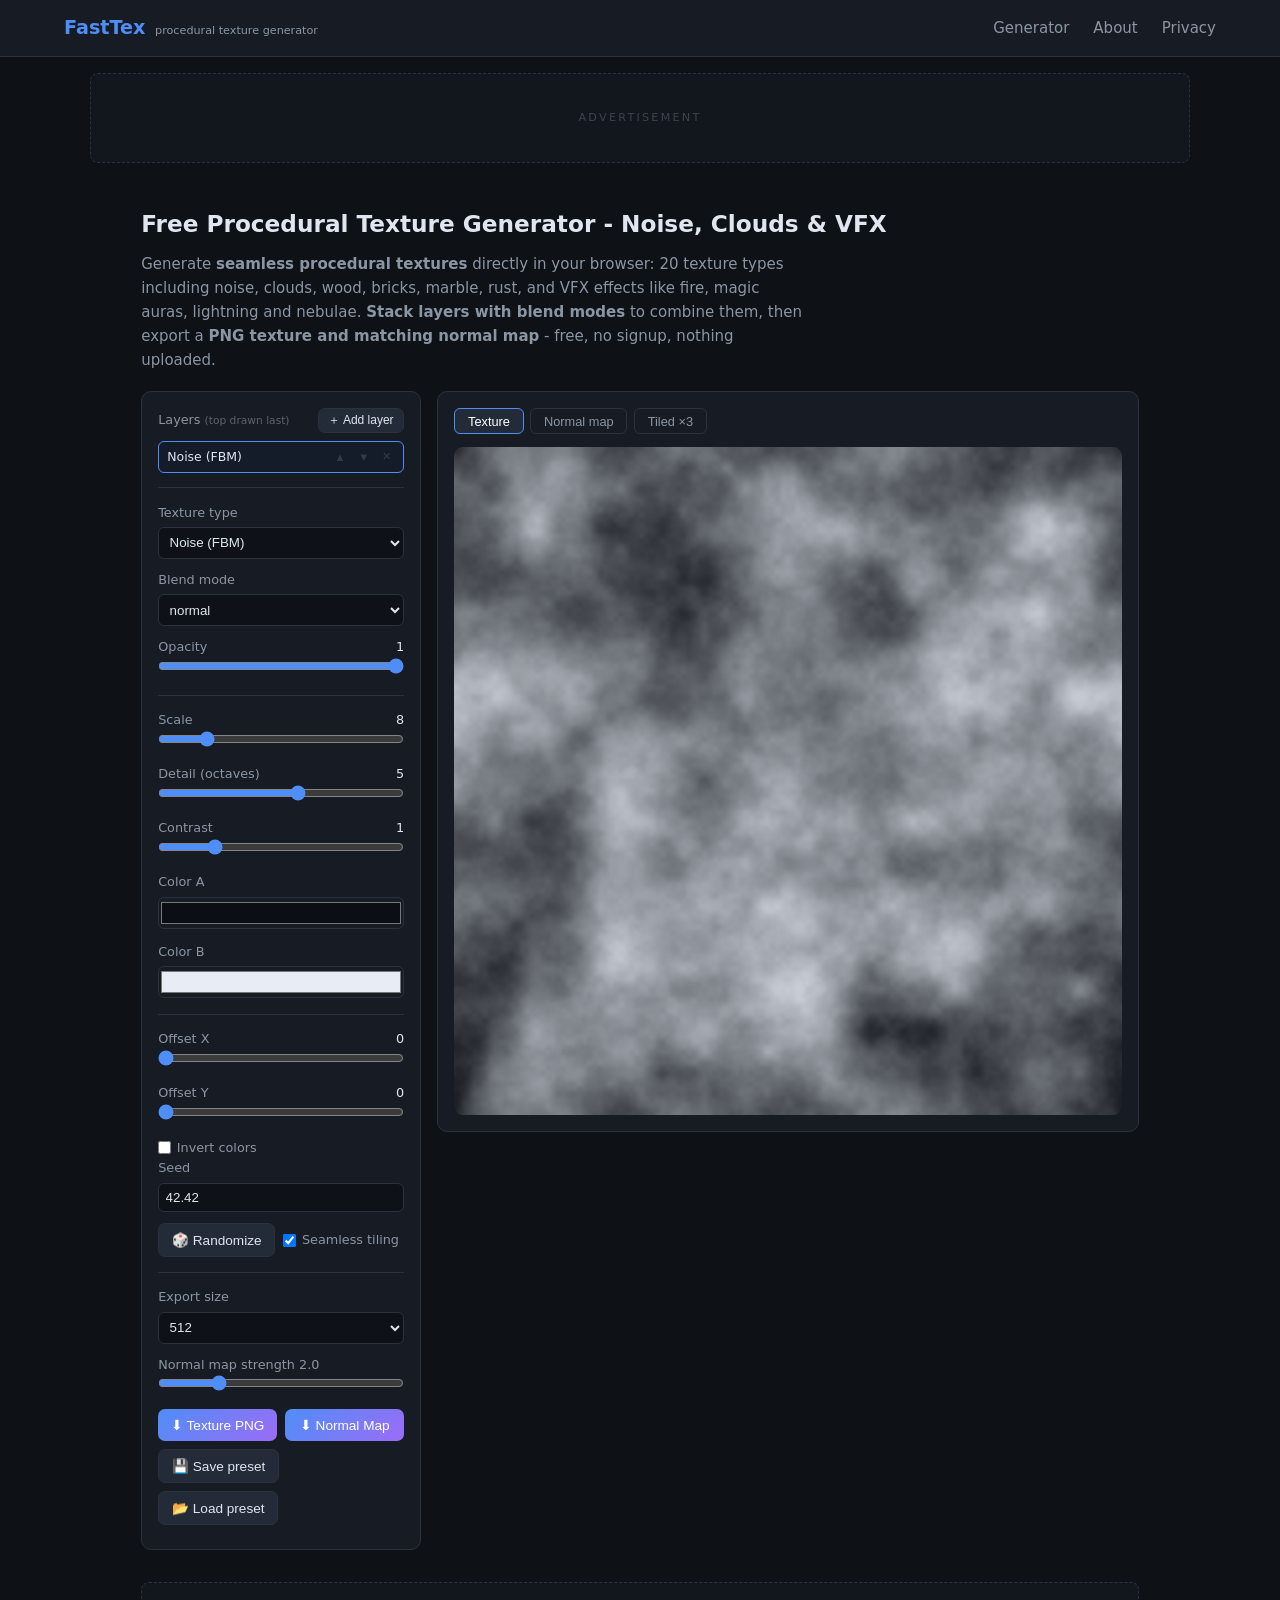
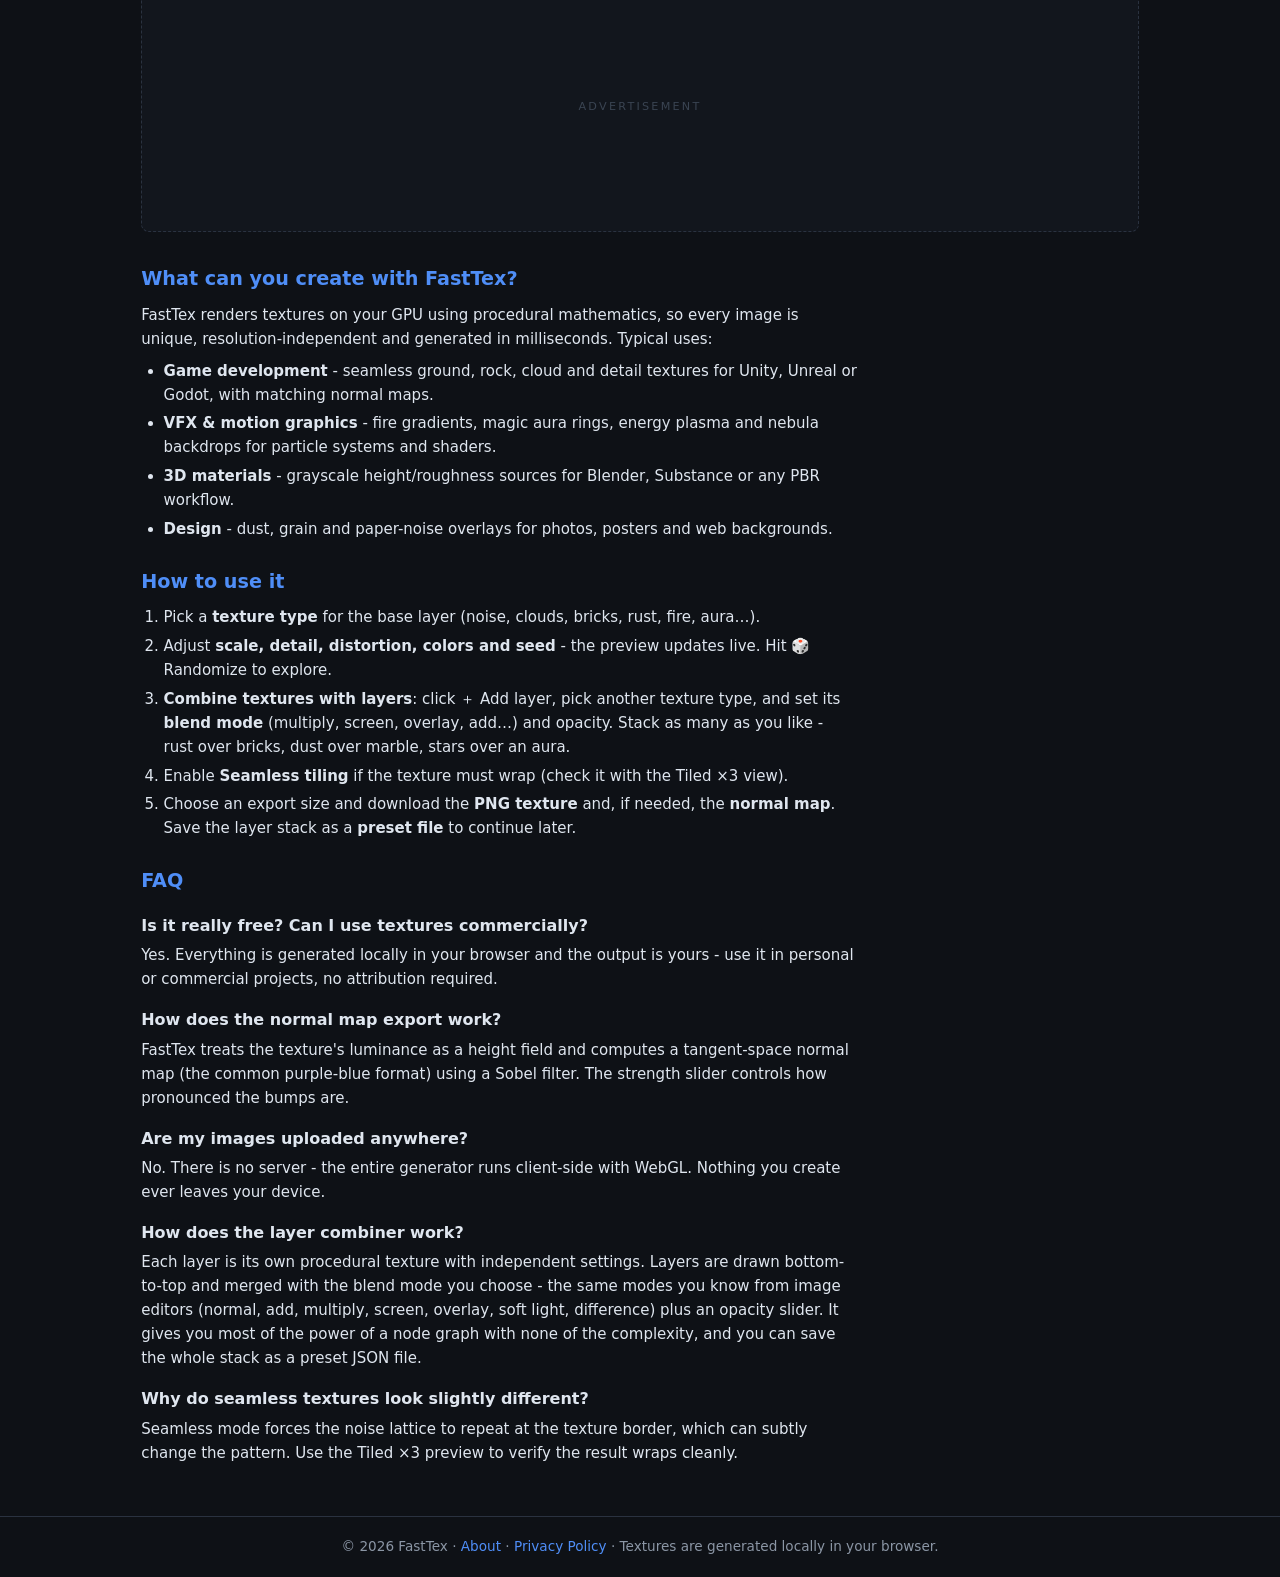
==== index.html @ 766b54ce "Initial commit: FastTex procedural texture generator Client-side WebGL texture generator with 20 tex" ====
<!DOCTYPE html>
<html lang="en">
<head>
<meta charset="UTF-8">
<meta name="viewport" content="width=device-width, initial-scale=1.0">
<title>FastTex - Free Procedural Texture Generator (Noise, Clouds, VFX, Normal Maps)</title>
<meta name="description" content="Free online procedural texture generator with 20 texture types and layer blending. Create seamless noise, clouds, bricks, rust, fire, magic aura and VFX textures, export PNG and normal maps. No signup, runs in your browser.">
<meta name="keywords" content="procedural texture generator, seamless noise texture, normal map generator, VFX textures, cloud texture, perlin noise online, free texture maker">
<link rel="canonical" href="https://dridiyassin.github.io/FastTex/">
<meta property="og:title" content="FastTex - Free Procedural Texture Generator">
<meta property="og:description" content="Generate seamless noise, cloud, dust and VFX textures with normal maps, free in your browser.">
<meta property="og:type" content="website">
<meta property="og:url" content="https://dridiyassin.github.io/FastTex/">
<meta name="robots" content="index, follow">
<link rel="icon" href="data:image/svg+xml,<svg xmlns='http://www.w3.org/2000/svg' viewBox='0 0 100 100'><text y='.9em' font-size='90'></text></svg>">
<link rel="stylesheet" href="style.css">
<script type="application/ld+json">
{
  "@context": "https://schema.org",
  "@type": "WebApplication",
  "name": "FastTex Procedural Texture Generator",
  "url": "https://dridiyassin.github.io/FastTex/",
  "applicationCategory": "DesignApplication",
  "operatingSystem": "Any",
  "offers": {"@type": "Offer", "price": "0", "priceCurrency": "USD"},
  "description": "Free browser-based procedural texture generator: seamless noise, clouds, dust, fire, magic aura VFX textures with PNG and normal map export."
}
</script>
<script type="application/ld+json">
{
  "@context": "https://schema.org",
  "@type": "FAQPage",
  "mainEntity": [
    {"@type": "Question", "name": "Is this texture generator free?", "acceptedAnswer": {"@type": "Answer", "text": "Yes. FastTex is 100% free, requires no signup, and all textures are generated locally in your browser. You can use exported textures in personal and commercial projects."}},
    {"@type": "Question", "name": "Can I make seamless tileable textures?", "acceptedAnswer": {"@type": "Answer", "text": "Yes. Enable the Seamless Tiling option and the generated texture will wrap perfectly on all edges, ideal for game engines and 3D materials."}},
    {"@type": "Question", "name": "Can I export a normal map?", "acceptedAnswer": {"@type": "Answer", "text": "Yes. FastTex derives a tangent-space normal map from the generated texture with an adjustable strength slider, and exports it as PNG."}},
    {"@type": "Question", "name": "Can I combine multiple textures?", "acceptedAnswer": {"@type": "Answer", "text": "Yes. FastTex has a layer system: stack any of the 20 texture types with blend modes (multiply, screen, overlay, add and more) and per-layer opacity, then export the combined result."}},
    {"@type": "Question", "name": "What resolution can I export?", "acceptedAnswer": {"@type": "Answer", "text": "You can export PNG textures at 256, 512, 1024 or 2048 pixels, square."}}
  ]
}
</script>
</head>
<body>
<header class="site-header">
  <a class="logo" href="./"><b>FastTex</b><span class="tag">procedural texture generator</span></a>
  <nav>
    <a href="./">Generator</a>
    <a href="about.html">About</a>
    <a href="privacy.html">Privacy</a>
  </nav>
</header>

<!-- ═══════════ AD SLOT 1 : top leaderboard - PASTE ADSENSE CODE INSIDE ═══════════ -->
<div class="ad-slot ad-top" id="ad-top">
  <!-- AdSense code goes here -->
  <span class="ad-hint">Advertisement</span>
</div>
<!-- ═══════════════════════════════════════════════════════════════════════════════ -->

<main>
  <h1>Free Procedural Texture Generator - Noise, Clouds &amp; VFX</h1>
  <p class="intro">Generate <strong>seamless procedural textures</strong> directly in your browser: 20 texture types including noise, clouds, wood, bricks, marble, rust, and VFX effects like fire, magic auras, lightning and nebulae. <strong>Stack layers with blend modes</strong> to combine them, then export a <strong>PNG texture and matching normal map</strong> - free, no signup, nothing uploaded.</p>

  <div class="app">
    <aside class="panel" id="controls">
      <div class="layers-head"><span>Layers <small>(top drawn last)</small></span><button id="btn-add" class="btn lbtn-add" title="Add a layer on top">＋ Add layer</button></div>
      <div id="layers"></div>
      <hr>
      <label class="field">Texture type
        <select id="gen-select"></select>
      </label>
      <div id="params"></div>
      <div class="row">
        <button id="btn-random" class="btn">🎲 Randomize</button>
        <label class="check"><input type="checkbox" id="tile-chk" checked> Seamless tiling</label>
      </div>
      <hr>
      <label class="field">Export size
        <select id="res-select">
          <option>256</option><option selected>512</option><option>1024</option><option>2048</option>
        </select>
      </label>
      <label class="field">Normal map strength <span id="nrm-val">2.0</span>
        <input type="range" id="nrm-strength" min="0.2" max="8" step="0.1" value="2">
      </label>
      <div class="row">
        <button id="btn-png" class="btn primary">⬇ Texture PNG</button>
        <button id="btn-normal" class="btn primary">⬇ Normal Map</button>
      </div>
      <div class="row">
        <button id="btn-save" class="btn">💾 Save preset</button>
        <button id="btn-load" class="btn">📂 Load preset</button>
        <input type="file" id="preset-file" accept=".json" hidden>
      </div>
    </aside>

    <section class="viewport">
      <div class="preview-tabs">
        <button class="tab active" data-view="tex">Texture</button>
        <button class="tab" data-view="nrm">Normal map</button>
        <button class="tab" data-view="tiled">Tiled ×3</button>
      </div>
      <div class="canvas-wrap" id="canvas-wrap">
        <canvas id="out"></canvas>
        <canvas id="gl" hidden></canvas>
        <canvas id="nrm-canvas" hidden></canvas>
      </div>
    </section>
  </div>

  <!-- ═══════════ AD SLOT 2 : in-content - PASTE ADSENSE CODE INSIDE ═══════════ -->
  <div class="ad-slot ad-mid" id="ad-mid">
    <!-- AdSense code goes here -->
    <span class="ad-hint">Advertisement</span>
  </div>
  <!-- ══════════════════════════════════════════════════════════════════════════ -->

  <article class="content">
    <h2>What can you create with FastTex?</h2>
    <p>FastTex renders textures on your GPU using procedural mathematics, so every image is unique, resolution-independent and generated in milliseconds. Typical uses:</p>
    <ul>
      <li><strong>Game development</strong> - seamless ground, rock, cloud and detail textures for Unity, Unreal or Godot, with matching normal maps.</li>
      <li><strong>VFX &amp; motion graphics</strong> - fire gradients, magic aura rings, energy plasma and nebula backdrops for particle systems and shaders.</li>
      <li><strong>3D materials</strong> - grayscale height/roughness sources for Blender, Substance or any PBR workflow.</li>
      <li><strong>Design</strong> - dust, grain and paper-noise overlays for photos, posters and web backgrounds.</li>
    </ul>

    <h2>How to use it</h2>
    <ol>
      <li>Pick a <strong>texture type</strong> for the base layer (noise, clouds, bricks, rust, fire, aura…).</li>
      <li>Adjust <strong>scale, detail, distortion, colors and seed</strong> - the preview updates live. Hit 🎲 Randomize to explore.</li>
      <li><strong>Combine textures with layers</strong>: click ＋ Add layer, pick another texture type, and set its <strong>blend mode</strong> (multiply, screen, overlay, add…) and opacity. Stack as many as you like - rust over bricks, dust over marble, stars over an aura.</li>
      <li>Enable <strong>Seamless tiling</strong> if the texture must wrap (check it with the Tiled ×3 view).</li>
      <li>Choose an export size and download the <strong>PNG texture</strong> and, if needed, the <strong>normal map</strong>. Save the layer stack as a <strong>preset file</strong> to continue later.</li>
    </ol>

    <h2>FAQ</h2>
    <h3>Is it really free? Can I use textures commercially?</h3>
    <p>Yes. Everything is generated locally in your browser and the output is yours - use it in personal or commercial projects, no attribution required.</p>
    <h3>How does the normal map export work?</h3>
    <p>FastTex treats the texture's luminance as a height field and computes a tangent-space normal map (the common purple-blue format) using a Sobel filter. The strength slider controls how pronounced the bumps are.</p>
    <h3>Are my images uploaded anywhere?</h3>
    <p>No. There is no server - the entire generator runs client-side with WebGL. Nothing you create ever leaves your device.</p>
    <h3>How does the layer combiner work?</h3>
    <p>Each layer is its own procedural texture with independent settings. Layers are drawn bottom-to-top and merged with the blend mode you choose - the same modes you know from image editors (normal, add, multiply, screen, overlay, soft light, difference) plus an opacity slider. It gives you most of the power of a node graph with none of the complexity, and you can save the whole stack as a preset JSON file.</p>
    <h3>Why do seamless textures look slightly different?</h3>
    <p>Seamless mode forces the noise lattice to repeat at the texture border, which can subtly change the pattern. Use the Tiled ×3 preview to verify the result wraps cleanly.</p>
  </article>
</main>

<footer class="site-footer">
  <p>© 2026 FastTex · <a href="about.html">About</a> · <a href="privacy.html">Privacy Policy</a> · Textures are generated locally in your browser.</p>
</footer>
<script src="app.js"></script>
</body>
</html>
---- style.css ----
*{box-sizing:border-box;margin:0;padding:0}
:root{--bg:#0e1116;--panel:#171c24;--edge:#2a3240;--txt:#dfe6ef;--dim:#8b96a5;--acc:#4f8ef7;--acc2:#9b6cf7}
body{background:var(--bg);color:var(--txt);font:15px/1.6 system-ui,Segoe UI,Roboto,sans-serif}
a{color:var(--acc);text-decoration:none}
a:hover{text-decoration:underline}

.site-header{display:flex;justify-content:space-between;align-items:center;flex-wrap:wrap;gap:.5rem;padding:.8rem 5%;border-bottom:1px solid var(--edge);background:var(--panel)}
.logo{font-size:1.2rem;color:var(--txt)}
.logo b{color:var(--acc)}
.logo .tag{font-size:.7rem;color:var(--dim);margin-left:.6rem}
.site-header nav a{margin-left:1.2rem;color:var(--dim)}
.site-header nav a:hover{color:var(--txt)}

main{max-width:1100px;margin:0 auto;padding:1.2rem 4%}
h1{font-size:1.45rem;margin:.4rem 0 .6rem}
h2{font-size:1.2rem;margin:1.6rem 0 .5rem;color:var(--acc)}
h3{font-size:1rem;margin:1rem 0 .3rem}
.intro{color:var(--dim);max-width:70ch;margin-bottom:1.2rem}
.content{max-width:75ch}
.content ul,.content ol{padding-left:1.4rem;margin:.5rem 0}
.content li{margin:.3rem 0}

/* Ad slots - replace inner comment with AdSense snippet */
.ad-slot{display:flex;align-items:center;justify-content:center;margin:1rem auto;background:#12161d;border:1px dashed var(--edge);border-radius:8px;color:#3a4452;min-height:90px;max-width:1100px}
.ad-top{width:92%}
.ad-mid{min-height:250px;margin:2rem auto}
.ad-hint{font-size:.7rem;letter-spacing:.2em;text-transform:uppercase}

.app{display:grid;grid-template-columns:280px 1fr;gap:1rem;margin:1rem 0}
@media(max-width:760px){.app{grid-template-columns:1fr}}

.panel{background:var(--panel);border:1px solid var(--edge);border-radius:10px;padding:1rem;align-self:start}
.panel hr{border:0;border-top:1px solid var(--edge);margin:.9rem 0}
.field{display:block;font-size:.8rem;color:var(--dim);margin-bottom:.7rem}
.field select,.field input[type=number]{width:100%;margin-top:.25rem;background:#0e1218;color:var(--txt);border:1px solid var(--edge);border-radius:6px;padding:.4rem}
.field input[type=range]{width:100%;accent-color:var(--acc)}
.field input[type=color]{width:100%;height:2rem;margin-top:.25rem;border:1px solid var(--edge);border-radius:6px;background:none;padding:0}
.field .val{float:right;color:var(--txt)}
.row{display:flex;gap:.5rem;align-items:center;flex-wrap:wrap;margin:.5rem 0}
.check{font-size:.8rem;color:var(--dim);display:flex;gap:.35rem;align-items:center}
.btn{background:#232b38;color:var(--txt);border:1px solid var(--edge);border-radius:7px;padding:.5rem .8rem;cursor:pointer;font-size:.85rem}
.btn:hover{border-color:var(--acc)}
.btn.primary{background:linear-gradient(135deg,var(--acc),var(--acc2));border:0;color:#fff;flex:1}
.btn.primary:hover{filter:brightness(1.15)}

.viewport{background:var(--panel);border:1px solid var(--edge);border-radius:10px;padding:1rem;display:flex;flex-direction:column;gap:.8rem;align-self:start;position:sticky;top:1rem}
.preview-tabs{display:flex;gap:.4rem}
.tab{background:none;border:1px solid var(--edge);color:var(--dim);border-radius:6px;padding:.3rem .8rem;cursor:pointer;font-size:.8rem}
.tab.active{color:#fff;background:#232b38;border-color:var(--acc)}
.canvas-wrap{position:relative;width:100%;aspect-ratio:1;background:#000;border-radius:8px;overflow:hidden;display:flex;align-items:center;justify-content:center}
.canvas-wrap canvas{width:100%;height:100%;image-rendering:auto}
.canvas-wrap.tiled canvas{width:33.34%;height:33.34%;position:absolute}

.site-footer{border-top:1px solid var(--edge);margin-top:2rem;padding:1.2rem 5%;color:var(--dim);font-size:.85rem;text-align:center}
.page{max-width:75ch;margin:0 auto;padding:1.5rem 4%}
.page p{margin:.6rem 0}

/* layer combiner */
.layers-head{display:flex;justify-content:space-between;align-items:center;font-size:.8rem;color:var(--dim);margin-bottom:.5rem}
.layers-head small{color:#5a6472}
.lbtn-add{padding:.2rem .6rem;font-size:.75rem}
#layers{display:flex;flex-direction:column;gap:.3rem;max-height:180px;overflow-y:auto}
.lrow{display:flex;align-items:center;gap:.3rem;background:#0e1218;border:1px solid var(--edge);border-radius:6px;padding:.3rem .5rem;cursor:pointer;font-size:.78rem}
.lrow.sel{border-color:var(--acc);background:#141c2a}
.lrow .lname{flex:1;overflow:hidden;text-overflow:ellipsis;white-space:nowrap}
.lbtn{background:none;border:0;color:var(--dim);cursor:pointer;font-size:.7rem;padding:.1rem .25rem}
.lbtn:hover:not(:disabled){color:var(--txt)}
.lbtn:disabled{opacity:.25;cursor:default}
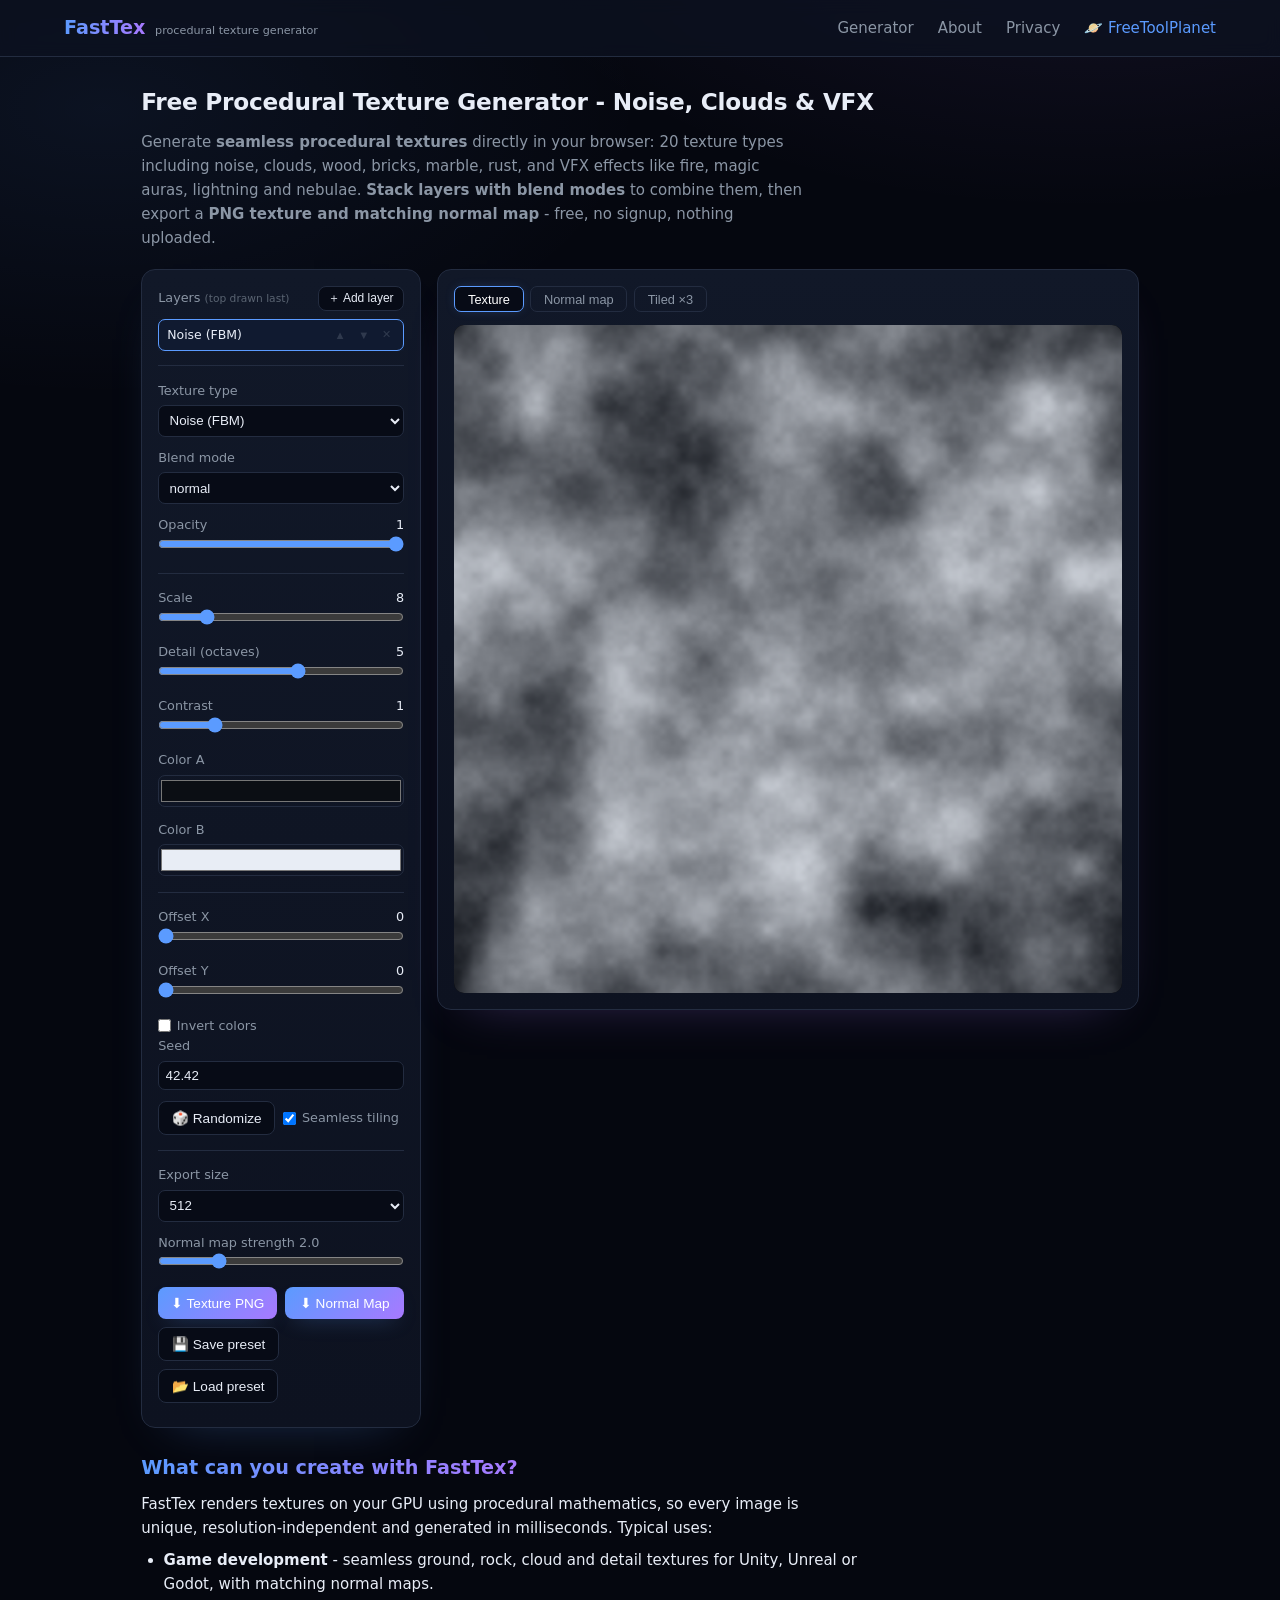
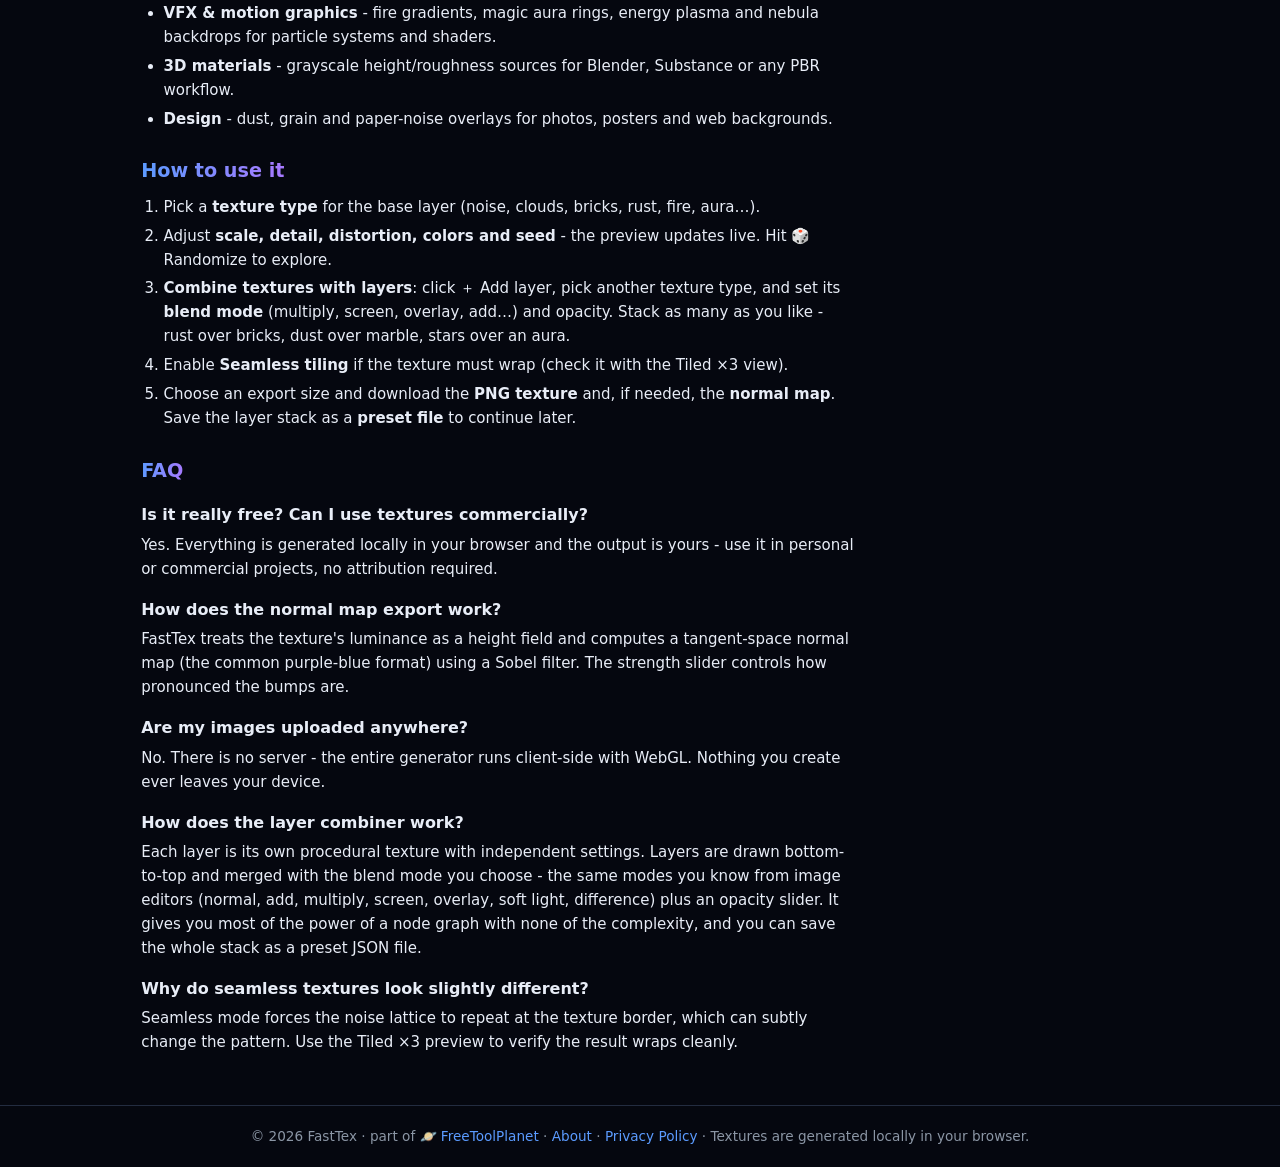
==== commit de4f46de: "Restyle FastTex to match FreeToolPlanet landing, remove ad placeholders" ====
--- a/index.html
+++ b/index.html
@@ -1,156 +1,145 @@
-<!DOCTYPE html>
-<html lang="en">
-<head>
-<meta charset="UTF-8">
-<meta name="viewport" content="width=device-width, initial-scale=1.0">
-<title>FastTex - Free Procedural Texture Generator (Noise, Clouds, VFX, Normal Maps)</title>
-<meta name="description" content="Free online procedural texture generator with 20 texture types and layer blending. Create seamless noise, clouds, bricks, rust, fire, magic aura and VFX textures, export PNG and normal maps. No signup, runs in your browser.">
-<meta name="keywords" content="procedural texture generator, seamless noise texture, normal map generator, VFX textures, cloud texture, perlin noise online, free texture maker">
-<link rel="canonical" href="https://dridiyassin.github.io/FastTex/">
-<meta property="og:title" content="FastTex - Free Procedural Texture Generator">
-<meta property="og:description" content="Generate seamless noise, cloud, dust and VFX textures with normal maps, free in your browser.">
-<meta property="og:type" content="website">
-<meta property="og:url" content="https://dridiyassin.github.io/FastTex/">
-<meta name="robots" content="index, follow">
-<link rel="icon" href="data:image/svg+xml,<svg xmlns='http://www.w3.org/2000/svg' viewBox='0 0 100 100'><text y='.9em' font-size='90'></text></svg>">
-<link rel="stylesheet" href="style.css">
-<script type="application/ld+json">
-{
-  "@context": "https://schema.org",
-  "@type": "WebApplication",
-  "name": "FastTex Procedural Texture Generator",
-  "url": "https://dridiyassin.github.io/FastTex/",
-  "applicationCategory": "DesignApplication",
-  "operatingSystem": "Any",
-  "offers": {"@type": "Offer", "price": "0", "priceCurrency": "USD"},
-  "description": "Free browser-based procedural texture generator: seamless noise, clouds, dust, fire, magic aura VFX textures with PNG and normal map export."
-}
-</script>
-<script type="application/ld+json">
-{
-  "@context": "https://schema.org",
-  "@type": "FAQPage",
-  "mainEntity": [
-    {"@type": "Question", "name": "Is this texture generator free?", "acceptedAnswer": {"@type": "Answer", "text": "Yes. FastTex is 100% free, requires no signup, and all textures are generated locally in your browser. You can use exported textures in personal and commercial projects."}},
-    {"@type": "Question", "name": "Can I make seamless tileable textures?", "acceptedAnswer": {"@type": "Answer", "text": "Yes. Enable the Seamless Tiling option and the generated texture will wrap perfectly on all edges, ideal for game engines and 3D materials."}},
-    {"@type": "Question", "name": "Can I export a normal map?", "acceptedAnswer": {"@type": "Answer", "text": "Yes. FastTex derives a tangent-space normal map from the generated texture with an adjustable strength slider, and exports it as PNG."}},
-    {"@type": "Question", "name": "Can I combine multiple textures?", "acceptedAnswer": {"@type": "Answer", "text": "Yes. FastTex has a layer system: stack any of the 20 texture types with blend modes (multiply, screen, overlay, add and more) and per-layer opacity, then export the combined result."}},
-    {"@type": "Question", "name": "What resolution can I export?", "acceptedAnswer": {"@type": "Answer", "text": "You can export PNG textures at 256, 512, 1024 or 2048 pixels, square."}}
-  ]
-}
-</script>
-</head>
-<body>
-<header class="site-header">
-  <a class="logo" href="./"><b>FastTex</b><span class="tag">procedural texture generator</span></a>
-  <nav>
-    <a href="./">Generator</a>
-    <a href="about.html">About</a>
-    <a href="privacy.html">Privacy</a>
-  </nav>
-</header>
-
-<!-- ═══════════ AD SLOT 1 : top leaderboard - PASTE ADSENSE CODE INSIDE ═══════════ -->
-<div class="ad-slot ad-top" id="ad-top">
-  <!-- AdSense code goes here -->
-  <span class="ad-hint">Advertisement</span>
-</div>
-<!-- ═══════════════════════════════════════════════════════════════════════════════ -->
-
-<main>
-  <h1>Free Procedural Texture Generator - Noise, Clouds &amp; VFX</h1>
-  <p class="intro">Generate <strong>seamless procedural textures</strong> directly in your browser: 20 texture types including noise, clouds, wood, bricks, marble, rust, and VFX effects like fire, magic auras, lightning and nebulae. <strong>Stack layers with blend modes</strong> to combine them, then export a <strong>PNG texture and matching normal map</strong> - free, no signup, nothing uploaded.</p>
-
-  <div class="app">
-    <aside class="panel" id="controls">
-      <div class="layers-head"><span>Layers <small>(top drawn last)</small></span><button id="btn-add" class="btn lbtn-add" title="Add a layer on top">＋ Add layer</button></div>
-      <div id="layers"></div>
-      <hr>
-      <label class="field">Texture type
-        <select id="gen-select"></select>
-      </label>
-      <div id="params"></div>
-      <div class="row">
-        <button id="btn-random" class="btn">🎲 Randomize</button>
-        <label class="check"><input type="checkbox" id="tile-chk" checked> Seamless tiling</label>
-      </div>
-      <hr>
-      <label class="field">Export size
-        <select id="res-select">
-          <option>256</option><option selected>512</option><option>1024</option><option>2048</option>
-        </select>
-      </label>
-      <label class="field">Normal map strength <span id="nrm-val">2.0</span>
-        <input type="range" id="nrm-strength" min="0.2" max="8" step="0.1" value="2">
-      </label>
-      <div class="row">
-        <button id="btn-png" class="btn primary">⬇ Texture PNG</button>
-        <button id="btn-normal" class="btn primary">⬇ Normal Map</button>
-      </div>
-      <div class="row">
-        <button id="btn-save" class="btn">💾 Save preset</button>
-        <button id="btn-load" class="btn">📂 Load preset</button>
-        <input type="file" id="preset-file" accept=".json" hidden>
-      </div>
-    </aside>
-
-    <section class="viewport">
-      <div class="preview-tabs">
-        <button class="tab active" data-view="tex">Texture</button>
-        <button class="tab" data-view="nrm">Normal map</button>
-        <button class="tab" data-view="tiled">Tiled ×3</button>
-      </div>
-      <div class="canvas-wrap" id="canvas-wrap">
-        <canvas id="out"></canvas>
-        <canvas id="gl" hidden></canvas>
-        <canvas id="nrm-canvas" hidden></canvas>
-      </div>
-    </section>
-  </div>
-
-  <!-- ═══════════ AD SLOT 2 : in-content - PASTE ADSENSE CODE INSIDE ═══════════ -->
-  <div class="ad-slot ad-mid" id="ad-mid">
-    <!-- AdSense code goes here -->
-    <span class="ad-hint">Advertisement</span>
-  </div>
-  <!-- ══════════════════════════════════════════════════════════════════════════ -->
-
-  <article class="content">
-    <h2>What can you create with FastTex?</h2>
-    <p>FastTex renders textures on your GPU using procedural mathematics, so every image is unique, resolution-independent and generated in milliseconds. Typical uses:</p>
-    <ul>
-      <li><strong>Game development</strong> - seamless ground, rock, cloud and detail textures for Unity, Unreal or Godot, with matching normal maps.</li>
-      <li><strong>VFX &amp; motion graphics</strong> - fire gradients, magic aura rings, energy plasma and nebula backdrops for particle systems and shaders.</li>
-      <li><strong>3D materials</strong> - grayscale height/roughness sources for Blender, Substance or any PBR workflow.</li>
-      <li><strong>Design</strong> - dust, grain and paper-noise overlays for photos, posters and web backgrounds.</li>
-    </ul>
-
-    <h2>How to use it</h2>
-    <ol>
-      <li>Pick a <strong>texture type</strong> for the base layer (noise, clouds, bricks, rust, fire, aura…).</li>
-      <li>Adjust <strong>scale, detail, distortion, colors and seed</strong> - the preview updates live. Hit 🎲 Randomize to explore.</li>
-      <li><strong>Combine textures with layers</strong>: click ＋ Add layer, pick another texture type, and set its <strong>blend mode</strong> (multiply, screen, overlay, add…) and opacity. Stack as many as you like - rust over bricks, dust over marble, stars over an aura.</li>
-      <li>Enable <strong>Seamless tiling</strong> if the texture must wrap (check it with the Tiled ×3 view).</li>
-      <li>Choose an export size and download the <strong>PNG texture</strong> and, if needed, the <strong>normal map</strong>. Save the layer stack as a <strong>preset file</strong> to continue later.</li>
-    </ol>
-
-    <h2>FAQ</h2>
-    <h3>Is it really free? Can I use textures commercially?</h3>
-    <p>Yes. Everything is generated locally in your browser and the output is yours - use it in personal or commercial projects, no attribution required.</p>
-    <h3>How does the normal map export work?</h3>
-    <p>FastTex treats the texture's luminance as a height field and computes a tangent-space normal map (the common purple-blue format) using a Sobel filter. The strength slider controls how pronounced the bumps are.</p>
-    <h3>Are my images uploaded anywhere?</h3>
-    <p>No. There is no server - the entire generator runs client-side with WebGL. Nothing you create ever leaves your device.</p>
-    <h3>How does the layer combiner work?</h3>
-    <p>Each layer is its own procedural texture with independent settings. Layers are drawn bottom-to-top and merged with the blend mode you choose - the same modes you know from image editors (normal, add, multiply, screen, overlay, soft light, difference) plus an opacity slider. It gives you most of the power of a node graph with none of the complexity, and you can save the whole stack as a preset JSON file.</p>
-    <h3>Why do seamless textures look slightly different?</h3>
-    <p>Seamless mode forces the noise lattice to repeat at the texture border, which can subtly change the pattern. Use the Tiled ×3 preview to verify the result wraps cleanly.</p>
-  </article>
-</main>
-
-<footer class="site-footer">
-  <p>© 2026 FastTex · <a href="about.html">About</a> · <a href="privacy.html">Privacy Policy</a> · Textures are generated locally in your browser.</p>
-</footer>
-<script src="app.js"></script>
-</body>
-</html>
+<!DOCTYPE html>
+<html lang="en">
+<head>
+<meta charset="UTF-8">
+<meta name="viewport" content="width=device-width, initial-scale=1.0">
+<title>FastTex - Free Procedural Texture Generator (Noise, Clouds, VFX, Normal Maps)</title>
+<meta name="description" content="Free online procedural texture generator with 20 texture types and layer blending. Create seamless noise, clouds, bricks, rust, fire, magic aura and VFX textures, export PNG and normal maps. No signup, runs in your browser.">
+<meta name="keywords" content="procedural texture generator, seamless noise texture, normal map generator, VFX textures, cloud texture, perlin noise online, free texture maker">
+<link rel="canonical" href="https://dridiyassin.github.io/FastTex/">
+<meta property="og:title" content="FastTex - Free Procedural Texture Generator">
+<meta property="og:description" content="Generate seamless noise, cloud, dust and VFX textures with normal maps, free in your browser.">
+<meta property="og:type" content="website">
+<meta property="og:url" content="https://dridiyassin.github.io/FastTex/">
+<meta name="robots" content="index, follow">
+<link rel="icon" href="data:image/svg+xml,<svg xmlns='http://www.w3.org/2000/svg' viewBox='0 0 100 100'><text y='.9em' font-size='90'>🎨</text></svg>">
+<link rel="stylesheet" href="style.css">
+<script async src="https://pagead2.googlesyndication.com/pagead/js/adsbygoogle.js?client=ca-pub-7599966418498848"
+     crossorigin="anonymous"></script>
+<script type="application/ld+json">
+{
+  "@context": "https://schema.org",
+  "@type": "WebApplication",
+  "name": "FastTex Procedural Texture Generator",
+  "url": "https://dridiyassin.github.io/FastTex/",
+  "applicationCategory": "DesignApplication",
+  "operatingSystem": "Any",
+  "offers": {"@type": "Offer", "price": "0", "priceCurrency": "USD"},
+  "description": "Free browser-based procedural texture generator: seamless noise, clouds, dust, fire, magic aura VFX textures with PNG and normal map export."
+}
+</script>
+<script type="application/ld+json">
+{
+  "@context": "https://schema.org",
+  "@type": "FAQPage",
+  "mainEntity": [
+    {"@type": "Question", "name": "Is this texture generator free?", "acceptedAnswer": {"@type": "Answer", "text": "Yes. FastTex is 100% free, requires no signup, and all textures are generated locally in your browser. You can use exported textures in personal and commercial projects."}},
+    {"@type": "Question", "name": "Can I make seamless tileable textures?", "acceptedAnswer": {"@type": "Answer", "text": "Yes. Enable the Seamless Tiling option and the generated texture will wrap perfectly on all edges, ideal for game engines and 3D materials."}},
+    {"@type": "Question", "name": "Can I export a normal map?", "acceptedAnswer": {"@type": "Answer", "text": "Yes. FastTex derives a tangent-space normal map from the generated texture with an adjustable strength slider, and exports it as PNG."}},
+    {"@type": "Question", "name": "Can I combine multiple textures?", "acceptedAnswer": {"@type": "Answer", "text": "Yes. FastTex has a layer system: stack any of the 20 texture types with blend modes (multiply, screen, overlay, add and more) and per-layer opacity, then export the combined result."}},
+    {"@type": "Question", "name": "What resolution can I export?", "acceptedAnswer": {"@type": "Answer", "text": "You can export PNG textures at 256, 512, 1024 or 2048 pixels, square."}}
+  ]
+}
+</script>
+</head>
+<body>
+<header class="site-header">
+  <a class="logo" href="./"><b>FastTex</b><span class="tag">procedural texture generator</span></a>
+  <nav>
+    <a href="./">Generator</a>
+    <a href="about.html">About</a>
+    <a href="privacy.html">Privacy</a>
+    <a class="planet-link" href="https://dridiyassin.github.io/">🪐 FreeToolPlanet</a>
+  </nav>
+</header>
+
+<main>
+  <h1>Free Procedural Texture Generator - Noise, Clouds &amp; VFX</h1>
+  <p class="intro">Generate <strong>seamless procedural textures</strong> directly in your browser: 20 texture types including noise, clouds, wood, bricks, marble, rust, and VFX effects like fire, magic auras, lightning and nebulae. <strong>Stack layers with blend modes</strong> to combine them, then export a <strong>PNG texture and matching normal map</strong> - free, no signup, nothing uploaded.</p>
+
+  <div class="app">
+    <aside class="panel" id="controls">
+      <div class="layers-head"><span>Layers <small>(top drawn last)</small></span><button id="btn-add" class="btn lbtn-add" title="Add a layer on top">＋ Add layer</button></div>
+      <div id="layers"></div>
+      <hr>
+      <label class="field">Texture type
+        <select id="gen-select"></select>
+      </label>
+      <div id="params"></div>
+      <div class="row">
+        <button id="btn-random" class="btn">🎲 Randomize</button>
+        <label class="check"><input type="checkbox" id="tile-chk" checked> Seamless tiling</label>
+      </div>
+      <hr>
+      <label class="field">Export size
+        <select id="res-select">
+          <option>256</option><option selected>512</option><option>1024</option><option>2048</option>
+        </select>
+      </label>
+      <label class="field">Normal map strength <span id="nrm-val">2.0</span>
+        <input type="range" id="nrm-strength" min="0.2" max="8" step="0.1" value="2">
+      </label>
+      <div class="row">
+        <button id="btn-png" class="btn primary">⬇ Texture PNG</button>
+        <button id="btn-normal" class="btn primary">⬇ Normal Map</button>
+      </div>
+      <div class="row">
+        <button id="btn-save" class="btn">💾 Save preset</button>
+        <button id="btn-load" class="btn">📂 Load preset</button>
+        <input type="file" id="preset-file" accept=".json" hidden>
+      </div>
+    </aside>
+
+    <section class="viewport">
+      <div class="preview-tabs">
+        <button class="tab active" data-view="tex">Texture</button>
+        <button class="tab" data-view="nrm">Normal map</button>
+        <button class="tab" data-view="tiled">Tiled ×3</button>
+      </div>
+      <div class="canvas-wrap" id="canvas-wrap">
+        <canvas id="out"></canvas>
+        <canvas id="gl" hidden></canvas>
+        <canvas id="nrm-canvas" hidden></canvas>
+      </div>
+    </section>
+  </div>
+
+  <article class="content">
+    <h2>What can you create with FastTex?</h2>
+    <p>FastTex renders textures on your GPU using procedural mathematics, so every image is unique, resolution-independent and generated in milliseconds. Typical uses:</p>
+    <ul>
+      <li><strong>Game development</strong> - seamless ground, rock, cloud and detail textures for Unity, Unreal or Godot, with matching normal maps.</li>
+      <li><strong>VFX &amp; motion graphics</strong> - fire gradients, magic aura rings, energy plasma and nebula backdrops for particle systems and shaders.</li>
+      <li><strong>3D materials</strong> - grayscale height/roughness sources for Blender, Substance or any PBR workflow.</li>
+      <li><strong>Design</strong> - dust, grain and paper-noise overlays for photos, posters and web backgrounds.</li>
+    </ul>
+
+    <h2>How to use it</h2>
+    <ol>
+      <li>Pick a <strong>texture type</strong> for the base layer (noise, clouds, bricks, rust, fire, aura…).</li>
+      <li>Adjust <strong>scale, detail, distortion, colors and seed</strong> - the preview updates live. Hit 🎲 Randomize to explore.</li>
+      <li><strong>Combine textures with layers</strong>: click ＋ Add layer, pick another texture type, and set its <strong>blend mode</strong> (multiply, screen, overlay, add…) and opacity. Stack as many as you like - rust over bricks, dust over marble, stars over an aura.</li>
+      <li>Enable <strong>Seamless tiling</strong> if the texture must wrap (check it with the Tiled ×3 view).</li>
+      <li>Choose an export size and download the <strong>PNG texture</strong> and, if needed, the <strong>normal map</strong>. Save the layer stack as a <strong>preset file</strong> to continue later.</li>
+    </ol>
+
+    <h2>FAQ</h2>
+    <h3>Is it really free? Can I use textures commercially?</h3>
+    <p>Yes. Everything is generated locally in your browser and the output is yours - use it in personal or commercial projects, no attribution required.</p>
+    <h3>How does the normal map export work?</h3>
+    <p>FastTex treats the texture's luminance as a height field and computes a tangent-space normal map (the common purple-blue format) using a Sobel filter. The strength slider controls how pronounced the bumps are.</p>
+    <h3>Are my images uploaded anywhere?</h3>
+    <p>No. There is no server - the entire generator runs client-side with WebGL. Nothing you create ever leaves your device.</p>
+    <h3>How does the layer combiner work?</h3>
+    <p>Each layer is its own procedural texture with independent settings. Layers are drawn bottom-to-top and merged with the blend mode you choose - the same modes you know from image editors (normal, add, multiply, screen, overlay, soft light, difference) plus an opacity slider. It gives you most of the power of a node graph with none of the complexity, and you can save the whole stack as a preset JSON file.</p>
+    <h3>Why do seamless textures look slightly different?</h3>
+    <p>Seamless mode forces the noise lattice to repeat at the texture border, which can subtly change the pattern. Use the Tiled ×3 preview to verify the result wraps cleanly.</p>
+  </article>
+</main>
+
+<footer class="site-footer">
+  <p>© 2026 FastTex · part of <a href="https://dridiyassin.github.io/">🪐 FreeToolPlanet</a> · <a href="about.html">About</a> · <a href="privacy.html">Privacy Policy</a> · Textures are generated locally in your browser.</p>
+</footer>
+<script src="app.js"></script>
+</body>
+</html>
--- a/style.css
+++ b/style.css
@@ -1,53 +1,60 @@
 *{box-sizing:border-box;margin:0;padding:0}
-:root{--bg:#0e1116;--panel:#171c24;--edge:#2a3240;--txt:#dfe6ef;--dim:#8b96a5;--acc:#4f8ef7;--acc2:#9b6cf7}
-body{background:var(--bg);color:var(--txt);font:15px/1.6 system-ui,Segoe UI,Roboto,sans-serif}
+:root{
+  --bg:#05070f;--panel:#0d1220;--panel2:#111828;--inset:#070b16;--edge:#232c40;
+  --txt:#e8edf7;--dim:#8b96a5;
+  --acc:#5b9bff;--acc2:#a879ff;--acc3:#ff9d5c;
+  --glow:rgba(91,155,255,.35)
+}
+body{background:var(--bg);color:var(--txt);font:15px/1.6 system-ui,Segoe UI,Roboto,sans-serif;
+  background-image:
+    radial-gradient(1000px 500px at 85% -10%, rgba(168,121,255,.09), transparent 60%),
+    radial-gradient(900px 480px at 8% 12%, rgba(91,155,255,.08), transparent 60%);
+  background-attachment:fixed}
 a{color:var(--acc);text-decoration:none}
 a:hover{text-decoration:underline}
 
-.site-header{display:flex;justify-content:space-between;align-items:center;flex-wrap:wrap;gap:.5rem;padding:.8rem 5%;border-bottom:1px solid var(--edge);background:var(--panel)}
+.site-header{display:flex;justify-content:space-between;align-items:center;flex-wrap:wrap;gap:.5rem;padding:.8rem 5%;border-bottom:1px solid var(--edge);background:rgba(13,18,32,.75);backdrop-filter:blur(8px);position:sticky;top:0;z-index:10}
 .logo{font-size:1.2rem;color:var(--txt)}
-.logo b{color:var(--acc)}
+.logo b{background:linear-gradient(95deg,var(--acc),var(--acc2));-webkit-background-clip:text;background-clip:text;color:transparent}
 .logo .tag{font-size:.7rem;color:var(--dim);margin-left:.6rem}
 .site-header nav a{margin-left:1.2rem;color:var(--dim)}
-.site-header nav a:hover{color:var(--txt)}
+.site-header nav a:hover{color:var(--txt);text-decoration:none}
+.site-header nav a.planet-link{color:var(--acc)}
+.site-header nav a.planet-link:hover{color:var(--txt)}
 
 main{max-width:1100px;margin:0 auto;padding:1.2rem 4%}
-h1{font-size:1.45rem;margin:.4rem 0 .6rem}
-h2{font-size:1.2rem;margin:1.6rem 0 .5rem;color:var(--acc)}
+h1{font-size:1.45rem;margin:.4rem 0 .6rem;letter-spacing:-.01em}
+h2{font-size:1.2rem;margin:1.6rem 0 .5rem;background:linear-gradient(95deg,var(--acc),var(--acc2));-webkit-background-clip:text;background-clip:text;color:transparent;width:fit-content}
 h3{font-size:1rem;margin:1rem 0 .3rem}
 .intro{color:var(--dim);max-width:70ch;margin-bottom:1.2rem}
 .content{max-width:75ch}
 .content ul,.content ol{padding-left:1.4rem;margin:.5rem 0}
 .content li{margin:.3rem 0}
 
-/* Ad slots - replace inner comment with AdSense snippet */
-.ad-slot{display:flex;align-items:center;justify-content:center;margin:1rem auto;background:#12161d;border:1px dashed var(--edge);border-radius:8px;color:#3a4452;min-height:90px;max-width:1100px}
-.ad-top{width:92%}
-.ad-mid{min-height:250px;margin:2rem auto}
-.ad-hint{font-size:.7rem;letter-spacing:.2em;text-transform:uppercase}
-
 .app{display:grid;grid-template-columns:280px 1fr;gap:1rem;margin:1rem 0}
 @media(max-width:760px){.app{grid-template-columns:1fr}}
 
-.panel{background:var(--panel);border:1px solid var(--edge);border-radius:10px;padding:1rem;align-self:start}
+.panel{background:linear-gradient(180deg,var(--panel2),var(--panel));border:1px solid var(--edge);border-radius:14px;padding:1rem;align-self:start;box-shadow:0 20px 50px -32px var(--glow)}
 .panel hr{border:0;border-top:1px solid var(--edge);margin:.9rem 0}
 .field{display:block;font-size:.8rem;color:var(--dim);margin-bottom:.7rem}
-.field select,.field input[type=number]{width:100%;margin-top:.25rem;background:#0e1218;color:var(--txt);border:1px solid var(--edge);border-radius:6px;padding:.4rem}
+.field select,.field input[type=number]{width:100%;margin-top:.25rem;background:var(--inset);color:var(--txt);border:1px solid var(--edge);border-radius:7px;padding:.4rem}
+.field select:focus,.field input:focus{outline:none;border-color:var(--acc)}
 .field input[type=range]{width:100%;accent-color:var(--acc)}
-.field input[type=color]{width:100%;height:2rem;margin-top:.25rem;border:1px solid var(--edge);border-radius:6px;background:none;padding:0}
+.field input[type=color]{width:100%;height:2rem;margin-top:.25rem;border:1px solid var(--edge);border-radius:7px;background:none;padding:0}
 .field .val{float:right;color:var(--txt)}
 .row{display:flex;gap:.5rem;align-items:center;flex-wrap:wrap;margin:.5rem 0}
 .check{font-size:.8rem;color:var(--dim);display:flex;gap:.35rem;align-items:center}
-.btn{background:#232b38;color:var(--txt);border:1px solid var(--edge);border-radius:7px;padding:.5rem .8rem;cursor:pointer;font-size:.85rem}
-.btn:hover{border-color:var(--acc)}
-.btn.primary{background:linear-gradient(135deg,var(--acc),var(--acc2));border:0;color:#fff;flex:1}
+.btn{background:var(--inset);color:var(--txt);border:1px solid var(--edge);border-radius:8px;padding:.5rem .8rem;cursor:pointer;font-size:.85rem;transition:border-color .15s,box-shadow .15s}
+.btn:hover{border-color:var(--acc);box-shadow:0 0 14px -4px var(--glow)}
+.btn.primary{background:linear-gradient(135deg,var(--acc),var(--acc2));border:0;color:#fff;flex:1;box-shadow:0 8px 22px -10px var(--glow)}
 .btn.primary:hover{filter:brightness(1.15)}
 
-.viewport{background:var(--panel);border:1px solid var(--edge);border-radius:10px;padding:1rem;display:flex;flex-direction:column;gap:.8rem;align-self:start;position:sticky;top:1rem}
+.viewport{background:linear-gradient(180deg,var(--panel2),var(--panel));border:1px solid var(--edge);border-radius:14px;padding:1rem;display:flex;flex-direction:column;gap:.8rem;align-self:start;position:sticky;top:4rem;box-shadow:0 20px 50px -32px rgba(168,121,255,.35)}
 .preview-tabs{display:flex;gap:.4rem}
-.tab{background:none;border:1px solid var(--edge);color:var(--dim);border-radius:6px;padding:.3rem .8rem;cursor:pointer;font-size:.8rem}
-.tab.active{color:#fff;background:#232b38;border-color:var(--acc)}
-.canvas-wrap{position:relative;width:100%;aspect-ratio:1;background:#000;border-radius:8px;overflow:hidden;display:flex;align-items:center;justify-content:center}
+.tab{background:none;border:1px solid var(--edge);color:var(--dim);border-radius:7px;padding:.3rem .8rem;cursor:pointer;font-size:.8rem;transition:border-color .15s,color .15s}
+.tab:hover{color:var(--txt)}
+.tab.active{color:#fff;background:var(--inset);border-color:var(--acc);box-shadow:0 0 12px -4px var(--glow)}
+.canvas-wrap{position:relative;width:100%;aspect-ratio:1;background:#000;border-radius:10px;overflow:hidden;display:flex;align-items:center;justify-content:center}
 .canvas-wrap canvas{width:100%;height:100%;image-rendering:auto}
 .canvas-wrap.tiled canvas{width:33.34%;height:33.34%;position:absolute}
 
@@ -60,8 +67,8 @@
 .layers-head small{color:#5a6472}
 .lbtn-add{padding:.2rem .6rem;font-size:.75rem}
 #layers{display:flex;flex-direction:column;gap:.3rem;max-height:180px;overflow-y:auto}
-.lrow{display:flex;align-items:center;gap:.3rem;background:#0e1218;border:1px solid var(--edge);border-radius:6px;padding:.3rem .5rem;cursor:pointer;font-size:.78rem}
-.lrow.sel{border-color:var(--acc);background:#141c2a}
+.lrow{display:flex;align-items:center;gap:.3rem;background:var(--inset);border:1px solid var(--edge);border-radius:7px;padding:.3rem .5rem;cursor:pointer;font-size:.78rem}
+.lrow.sel{border-color:var(--acc);background:#101a30;box-shadow:0 0 10px -4px var(--glow)}
 .lrow .lname{flex:1;overflow:hidden;text-overflow:ellipsis;white-space:nowrap}
 .lbtn{background:none;border:0;color:var(--dim);cursor:pointer;font-size:.7rem;padding:.1rem .25rem}
 .lbtn:hover:not(:disabled){color:var(--txt)}
